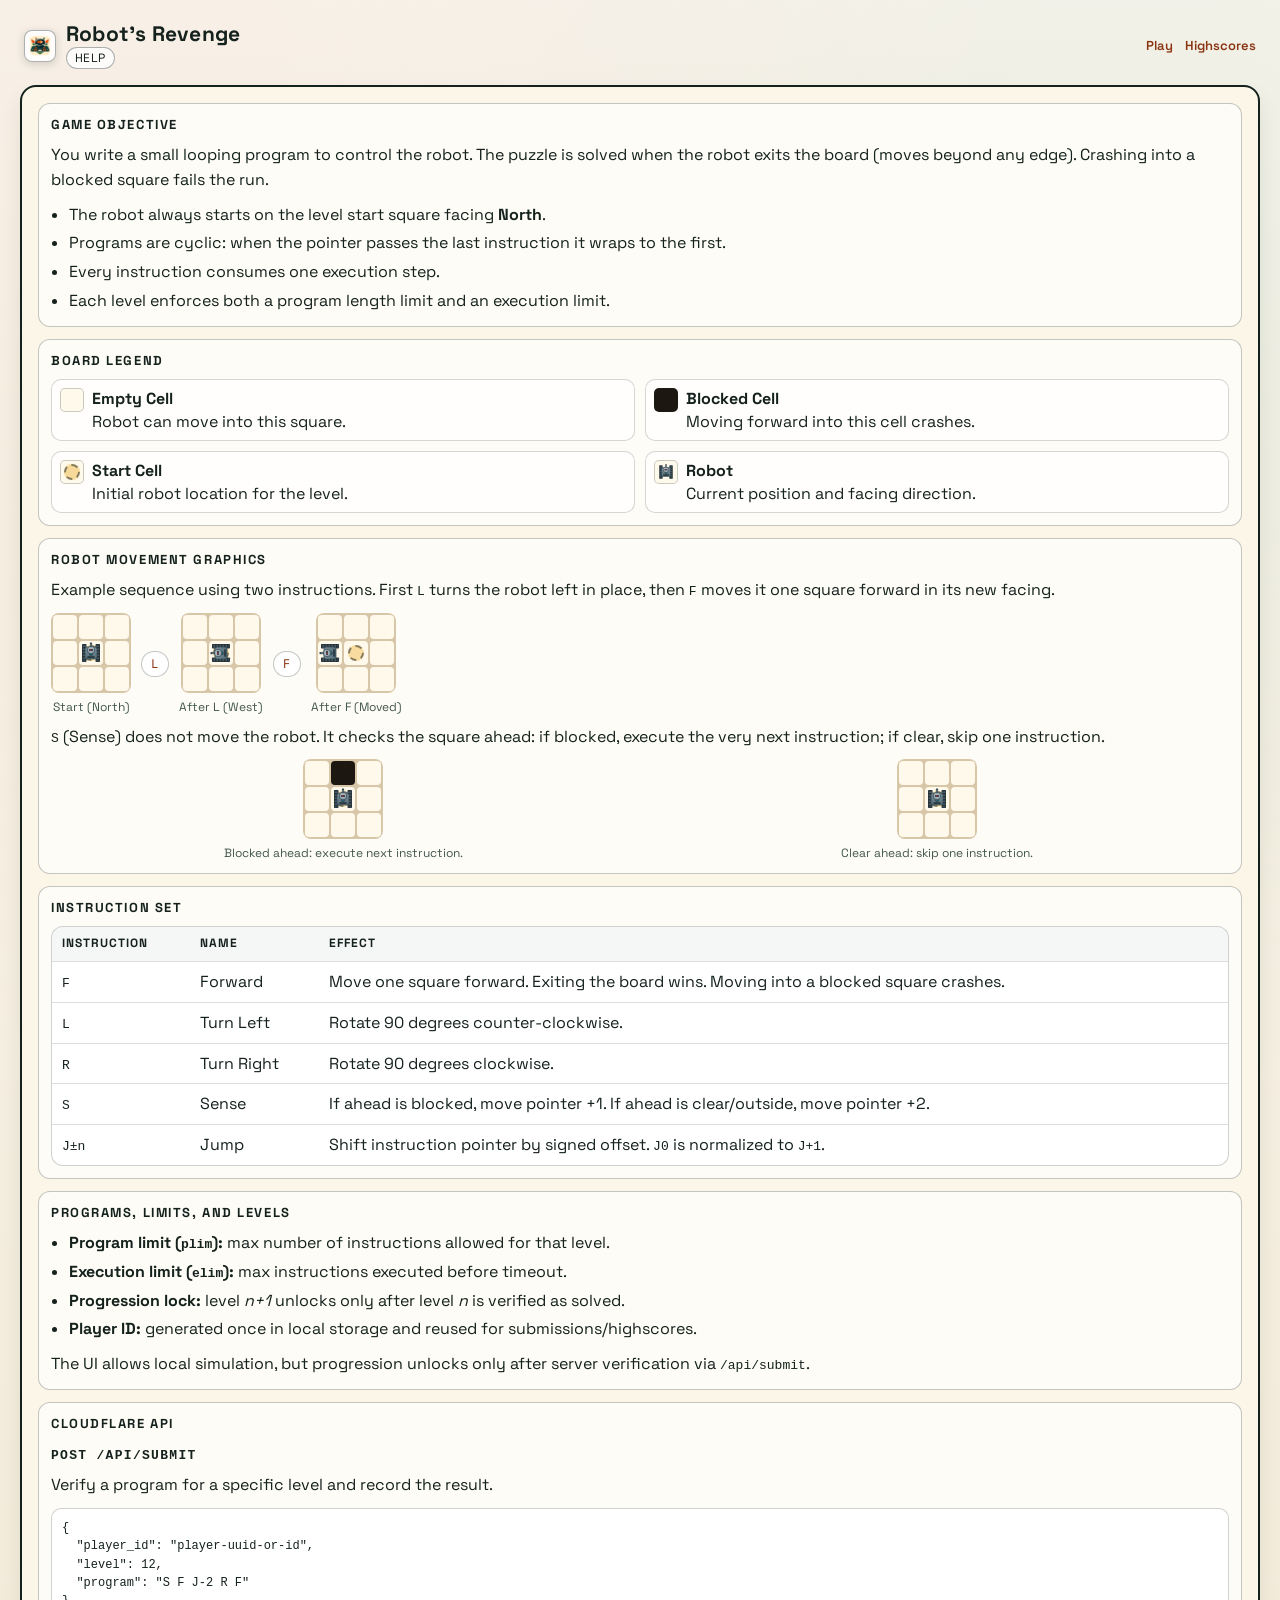
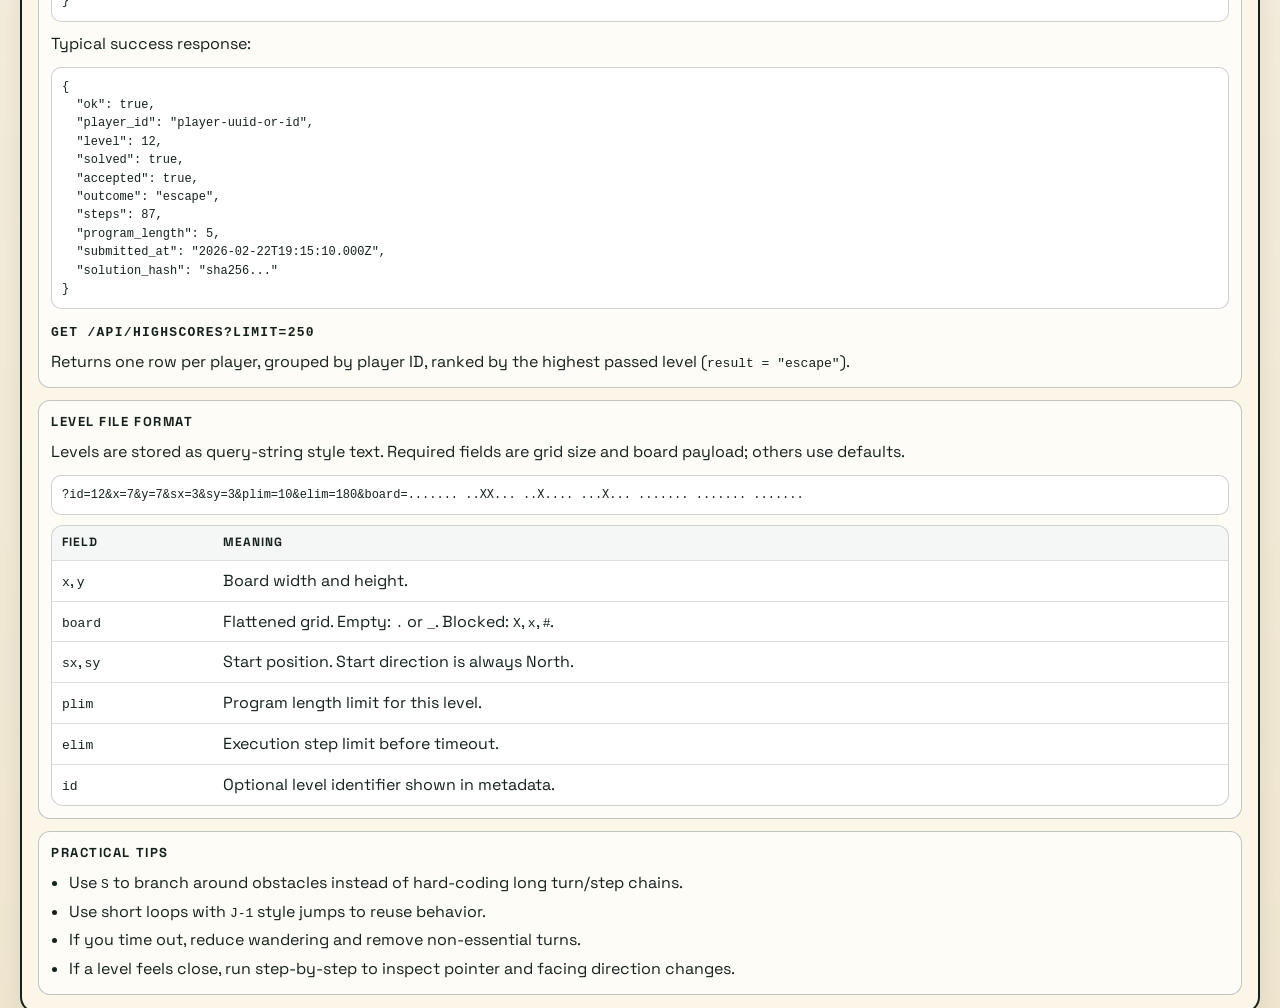
==== help.html @ 31c709af "Add deploy help page and link it from play index" ====
<!doctype html>
<html lang="en">
  <head>
    <meta charset="utf-8" />
    <meta name="viewport" content="width=device-width, initial-scale=1" />
    <title>Robot's Revenge Help</title>
    <link rel="icon" type="image/x-icon" href="./assets/favicon.ico" />
    <link rel="icon" type="image/png" sizes="32x32" href="./assets/favicon-32.png" />
    <link rel="icon" type="image/png" sizes="16x16" href="./assets/favicon-16.png" />
    <link rel="apple-touch-icon" sizes="180x180" href="./assets/favicon-180.png" />
    <link rel="stylesheet" href="./index.css" />
    <link rel="stylesheet" href="./help.css" />
  </head>
  <body>
    <div class="shell">
      <div class="brand">
        <img
          class="brand-icon"
          src="./assets/icon_ui_64.png"
          alt="Robot's Revenge icon"
          width="32"
          height="32"
        />
        <div class="brand-title-wrap">
          <div class="brand-name">Robot's Revenge</div>
          <div class="brand-level">Help</div>
        </div>
        <nav class="brand-nav" aria-label="Page navigation">
          <a class="brand-nav-link" href="./index.html">Play</a>
          <a class="brand-nav-link" href="./highscores.html">Highscores</a>
        </nav>
      </div>

      <section class="panel">
        <section class="block">
          <h2>Game Objective</h2>
          <p>
            You write a small looping program to control the robot. The puzzle is solved when the robot exits the board
            (moves beyond any edge). Crashing into a blocked square fails the run.
          </p>
          <ul class="help-list">
            <li>The robot always starts on the level start square facing <strong>North</strong>.</li>
            <li>Programs are cyclic: when the pointer passes the last instruction it wraps to the first.</li>
            <li>Every instruction consumes one execution step.</li>
            <li>Each level enforces both a program length limit and an execution limit.</li>
          </ul>
        </section>

        <section class="block">
          <h2>Board Legend</h2>
          <div class="legend-grid">
            <div class="legend-item">
              <div class="legend-swatch legend-empty"></div>
              <div>
                <strong>Empty Cell</strong>
                <div>Robot can move into this square.</div>
              </div>
            </div>
            <div class="legend-item">
              <div class="legend-swatch legend-blocked"></div>
              <div>
                <strong>Blocked Cell</strong>
                <div>Moving forward into this cell crashes.</div>
              </div>
            </div>
            <div class="legend-item">
              <div class="legend-swatch legend-start"></div>
              <div>
                <strong>Start Cell</strong>
                <div>Initial robot location for the level.</div>
              </div>
            </div>
            <div class="legend-item">
              <div class="legend-swatch legend-robot"></div>
              <div>
                <strong>Robot</strong>
                <div>Current position and facing direction.</div>
              </div>
            </div>
          </div>
        </section>

        <section class="block">
          <h2>Robot Movement Graphics</h2>
          <p>
            Example sequence using two instructions. First <code>L</code> turns the robot left in place, then
            <code>F</code> moves it one square forward in its new facing.
          </p>
          <div class="movement-strip">
            <figure class="move-frame">
              <div class="mini-board robot-r2 robot-c2 robot-n">
                <div class="mini-cell"></div>
                <div class="mini-cell"></div>
                <div class="mini-cell"></div>
                <div class="mini-cell"></div>
                <div class="mini-cell start"></div>
                <div class="mini-cell"></div>
                <div class="mini-cell"></div>
                <div class="mini-cell"></div>
                <div class="mini-cell"></div>
              </div>
              <figcaption>Start (North)</figcaption>
            </figure>
            <div class="move-arrow">L</div>
            <figure class="move-frame">
              <div class="mini-board robot-r2 robot-c2 robot-w">
                <div class="mini-cell"></div>
                <div class="mini-cell"></div>
                <div class="mini-cell"></div>
                <div class="mini-cell"></div>
                <div class="mini-cell start"></div>
                <div class="mini-cell"></div>
                <div class="mini-cell"></div>
                <div class="mini-cell"></div>
                <div class="mini-cell"></div>
              </div>
              <figcaption>After L (West)</figcaption>
            </figure>
            <div class="move-arrow">F</div>
            <figure class="move-frame">
              <div class="mini-board robot-r2 robot-c1 robot-w">
                <div class="mini-cell"></div>
                <div class="mini-cell"></div>
                <div class="mini-cell"></div>
                <div class="mini-cell"></div>
                <div class="mini-cell start"></div>
                <div class="mini-cell"></div>
                <div class="mini-cell"></div>
                <div class="mini-cell"></div>
                <div class="mini-cell"></div>
              </div>
              <figcaption>After F (Moved)</figcaption>
            </figure>
          </div>

          <p>
            <code>S</code> (Sense) does not move the robot. It checks the square ahead:
            if blocked, execute the very next instruction; if clear, skip one instruction.
          </p>
          <div class="sense-grid">
            <figure class="move-frame">
              <div class="mini-board robot-r2 robot-c2 robot-n">
                <div class="mini-cell"></div>
                <div class="mini-cell blocked"></div>
                <div class="mini-cell"></div>
                <div class="mini-cell"></div>
                <div class="mini-cell start"></div>
                <div class="mini-cell"></div>
                <div class="mini-cell"></div>
                <div class="mini-cell"></div>
                <div class="mini-cell"></div>
              </div>
              <figcaption>Blocked ahead: execute next instruction.</figcaption>
            </figure>
            <figure class="move-frame">
              <div class="mini-board robot-r2 robot-c2 robot-n">
                <div class="mini-cell"></div>
                <div class="mini-cell"></div>
                <div class="mini-cell"></div>
                <div class="mini-cell"></div>
                <div class="mini-cell start"></div>
                <div class="mini-cell"></div>
                <div class="mini-cell"></div>
                <div class="mini-cell"></div>
                <div class="mini-cell"></div>
              </div>
              <figcaption>Clear ahead: skip one instruction.</figcaption>
            </figure>
          </div>
        </section>

        <section class="block">
          <h2>Instruction Set</h2>
          <div class="help-table-wrap">
            <table class="help-table" aria-label="Instruction reference table">
              <thead>
                <tr>
                  <th>Instruction</th>
                  <th>Name</th>
                  <th>Effect</th>
                </tr>
              </thead>
              <tbody>
                <tr>
                  <td><code>F</code></td>
                  <td>Forward</td>
                  <td>Move one square forward. Exiting the board wins. Moving into a blocked square crashes.</td>
                </tr>
                <tr>
                  <td><code>L</code></td>
                  <td>Turn Left</td>
                  <td>Rotate 90 degrees counter-clockwise.</td>
                </tr>
                <tr>
                  <td><code>R</code></td>
                  <td>Turn Right</td>
                  <td>Rotate 90 degrees clockwise.</td>
                </tr>
                <tr>
                  <td><code>S</code></td>
                  <td>Sense</td>
                  <td>If ahead is blocked, move pointer +1. If ahead is clear/outside, move pointer +2.</td>
                </tr>
                <tr>
                  <td><code>J±n</code></td>
                  <td>Jump</td>
                  <td>Shift instruction pointer by signed offset. <code>J0</code> is normalized to <code>J+1</code>.</td>
                </tr>
              </tbody>
            </table>
          </div>
        </section>

        <section class="block">
          <h2>Programs, Limits, and Levels</h2>
          <ul class="help-list">
            <li><strong>Program limit (<code>plim</code>):</strong> max number of instructions allowed for that level.</li>
            <li><strong>Execution limit (<code>elim</code>):</strong> max instructions executed before timeout.</li>
            <li><strong>Progression lock:</strong> level <em>n+1</em> unlocks only after level <em>n</em> is verified as solved.</li>
            <li><strong>Player ID:</strong> generated once in local storage and reused for submissions/highscores.</li>
          </ul>
          <p>
            The UI allows local simulation, but progression unlocks only after server verification via
            <code>/api/submit</code>.
          </p>
        </section>

        <section class="block">
          <h2>Cloudflare API</h2>
          <h3><code>POST /api/submit</code></h3>
          <p>Verify a program for a specific level and record the result.</p>
          <pre class="help-code"><code>{
  "player_id": "player-uuid-or-id",
  "level": 12,
  "program": "S F J-2 R F"
}</code></pre>
          <p>Typical success response:</p>
          <pre class="help-code"><code>{
  "ok": true,
  "player_id": "player-uuid-or-id",
  "level": 12,
  "solved": true,
  "accepted": true,
  "outcome": "escape",
  "steps": 87,
  "program_length": 5,
  "submitted_at": "2026-02-22T19:15:10.000Z",
  "solution_hash": "sha256..."
}</code></pre>

          <h3><code>GET /api/highscores?limit=250</code></h3>
          <p>
            Returns one row per player, grouped by player ID, ranked by the highest passed level
            (<code>result = "escape"</code>).
          </p>
        </section>

        <section class="block">
          <h2>Level File Format</h2>
          <p>
            Levels are stored as query-string style text. Required fields are grid size and board payload; others use defaults.
          </p>
          <pre class="help-code"><code>?id=12&x=7&y=7&sx=3&sy=3&plim=10&elim=180&board=....... ..XX... ..X.... ...X... ....... ....... .......</code></pre>
          <div class="help-table-wrap">
            <table class="help-table" aria-label="Level parameter reference">
              <thead>
                <tr>
                  <th>Field</th>
                  <th>Meaning</th>
                </tr>
              </thead>
              <tbody>
                <tr>
                  <td><code>x</code>, <code>y</code></td>
                  <td>Board width and height.</td>
                </tr>
                <tr>
                  <td><code>board</code></td>
                  <td>Flattened grid. Empty: <code>.</code> or <code>_</code>. Blocked: <code>X</code>, <code>x</code>, <code>#</code>.</td>
                </tr>
                <tr>
                  <td><code>sx</code>, <code>sy</code></td>
                  <td>Start position. Start direction is always North.</td>
                </tr>
                <tr>
                  <td><code>plim</code></td>
                  <td>Program length limit for this level.</td>
                </tr>
                <tr>
                  <td><code>elim</code></td>
                  <td>Execution step limit before timeout.</td>
                </tr>
                <tr>
                  <td><code>id</code></td>
                  <td>Optional level identifier shown in metadata.</td>
                </tr>
              </tbody>
            </table>
          </div>
        </section>

        <section class="block">
          <h2>Practical Tips</h2>
          <ul class="help-list">
            <li>Use <code>S</code> to branch around obstacles instead of hard-coding long turn/step chains.</li>
            <li>Use short loops with <code>J-1</code> style jumps to reuse behavior.</li>
            <li>If you time out, reduce wandering and remove non-essential turns.</li>
            <li>If a level feels close, run step-by-step to inspect pointer and facing direction changes.</li>
          </ul>
        </section>
      </section>
    </div>
  </body>
</html>
---- index.css ----
@import url("https://fonts.googleapis.com/css2?family=Space+Grotesk:wght@400;500;700&family=JetBrains+Mono:wght@400;600&display=swap");

:root {
  --ink: #14211d;
  --muted: #41564f;
  --paper: #efe5cf;
  --panel: #fbf6e7;
  --accent: #d25d2e;
  --accent-dark: #8a3412;
  --lime: #2f7d58;
  --lime-dark: #1d4f37;
  --bad: #b23830;
  --grid: #d7c7a8;
  --wall: #1d1712;
  --trail: rgba(47, 125, 88, 0.22);
  --start: #f0bb49;
  --cell-size: 40px;
}

* {
  box-sizing: border-box;
}

body {
  margin: 0;
  min-height: 100vh;
  color: var(--ink);
  font-family: "Space Grotesk", "Trebuchet MS", sans-serif;
  background:
    linear-gradient(180deg, rgba(255, 255, 255, 0.62), rgba(255, 255, 255, 0)),
    radial-gradient(circle at 12% 6%, rgba(210, 93, 46, 0.12), transparent 34%),
    radial-gradient(circle at 88% 10%, rgba(47, 125, 88, 0.14), transparent 32%),
    var(--paper);
  padding: 20px;
}

.shell {
  width: min(1240px, 100%);
  margin: 0 auto;
  display: grid;
  gap: 16px;
}

.brand {
  display: flex;
  align-items: center;
  gap: 10px;
  padding: 2px 4px 0;
}

.brand-icon {
  width: 32px;
  height: 32px;
  display: block;
  border-radius: 8px;
  border: 1px solid rgba(20, 33, 29, 0.35);
  box-shadow: 0 2px 8px rgba(20, 33, 29, 0.18);
  background: rgba(255, 255, 255, 0.85);
}

.brand-name {
  font-size: 21px;
  font-weight: 700;
  letter-spacing: 0.01em;
  line-height: 1.1;
}

.main-row {
  display: grid;
  grid-template-columns: 1fr minmax(320px, 410px);
  gap: 22px;
  align-items: start;
}

.panel {
  background: var(--panel);
  border: 2px solid var(--ink);
  border-radius: 16px;
  box-shadow: 0 10px 20px rgba(20, 33, 29, 0.08);
  padding: 16px;
  display: grid;
  gap: 12px;
  align-content: start;
}

.program-panel {
  padding: 10px 12px;
  gap: 8px;
}

.block {
  border: 1px solid rgba(20, 33, 29, 0.25);
  border-radius: 12px;
  background: rgba(255, 255, 255, 0.62);
  padding: 12px;
  display: grid;
  gap: 10px;
}

.block h2 {
  margin: 0;
  font-size: 13px;
  text-transform: uppercase;
  letter-spacing: 0.12em;
}

.program-block {
  padding: 9px 10px;
  gap: 7px;
}

.program-block h2 {
  font-size: 11px;
  letter-spacing: 0.14em;
}

.program-line-top {
  display: grid;
  grid-template-columns: 88px minmax(0, 1fr);
  gap: 8px;
  align-items: center;
}

.program-line-bottom {
  display: grid;
  grid-template-columns: minmax(280px, 420px) minmax(220px, 270px) minmax(120px, 1fr) minmax(250px, 320px);
  gap: 8px;
  align-items: center;
}

.control {
  display: grid;
  gap: 6px;
}

.control label {
  font-size: 12px;
  color: var(--muted);
  text-transform: uppercase;
  letter-spacing: 0.08em;
}

.pair {
  display: grid;
  grid-template-columns: 1fr 80px;
  gap: 8px;
  align-items: center;
}

input[type="range"] {
  width: 100%;
}

input[type="number"],
select {
  width: 100%;
  border: 1px solid rgba(20, 33, 29, 0.4);
  border-radius: 8px;
  padding: 7px 8px;
  font-size: 14px;
  font-family: "JetBrains Mono", monospace;
  background: #fff;
}

button {
  border: 1px solid var(--ink);
  border-radius: 10px;
  padding: 8px 10px;
  cursor: pointer;
  font-weight: 500;
  color: #fff;
  background: var(--accent);
  transition: transform 0.12s ease;
}

button:active {
  transform: translateY(1px);
}

button.secondary {
  color: var(--ink);
  background: #fff;
}

.turn-btn {
  font-size: 20px;
  font-weight: 700;
  line-height: 1;
}

.button-row {
  display: grid;
  grid-template-columns: repeat(2, minmax(0, 1fr));
  gap: 8px;
}

.button-row.triple {
  grid-template-columns: repeat(3, minmax(0, 1fr));
}

.button-row.six {
  grid-template-columns: repeat(6, minmax(0, 1fr));
}

.button-row.five {
  grid-template-columns: repeat(5, minmax(0, 1fr));
}

.program-buttons {
  gap: 6px;
  min-width: 0;
}

.program-buttons button {
  min-height: 36px;
  padding: 5px 8px;
}

.program-strip {
  display: flex;
  flex-wrap: nowrap;
  align-items: center;
  gap: 0;
  border: 1px solid rgba(20, 33, 29, 0.24);
  border-radius: 4px;
  background: #fff;
  padding: 4px;
  min-height: 40px;
  overflow-x: auto;
  overflow-y: hidden;
}

.token-empty {
  font-size: 12px;
  color: var(--muted);
  font-family: "JetBrains Mono", monospace;
}

.program-token {
  border: 1px solid rgba(20, 33, 29, 0.3);
  border-radius: 0;
  background: #fff;
  color: var(--ink);
  font-family: "JetBrains Mono", monospace;
  font-size: 26px;
  font-weight: 700;
  width: 44px;
  min-width: 44px;
  height: 38px;
  padding: 0;
  line-height: 0.9;
  min-height: 38px;
  display: inline-flex;
  align-items: center;
  justify-content: center;
  flex: 0 0 auto;
}

.program-slot {
  width: 44px;
  min-width: 44px;
  height: 38px;
  min-height: 38px;
  border: 1px solid rgba(20, 33, 29, 0.22);
  border-radius: 0;
  background: rgba(20, 33, 29, 0.04);
  position: relative;
  flex: 0 0 auto;
}

.program-strip > .program-token,
.program-strip > .program-slot {
  margin-left: -1px;
}

.program-strip > :first-child {
  margin-left: 0;
}

.program-slot::after {
  content: "";
  position: absolute;
  left: 50%;
  top: 50%;
  width: 6px;
  height: 6px;
  border-radius: 50%;
  background: rgba(20, 33, 29, 0.2);
  transform: translate(-50%, -50%);
}

.program-limit-tag {
  border: 1px dashed rgba(20, 33, 29, 0.34);
  border-radius: 4px;
  padding: 0 8px;
  height: 24px;
  display: inline-flex;
  align-items: center;
  justify-content: center;
  font-size: 10px;
  letter-spacing: 0.08em;
  text-transform: uppercase;
  color: var(--muted);
  background: rgba(20, 33, 29, 0.04);
  flex: 0 0 auto;
  margin-left: 8px;
}

.program-token[data-op="F"],
.program-token[data-op="L"],
.program-token[data-op="R"],
.program-token[data-op="S"] {
  font-size: 26px;
}

.program-token[data-op="J"] {
  flex-direction: column;
  gap: 0;
}

.program-token .jump-op {
  font-size: 18px;
  font-weight: 700;
  line-height: 0.9;
}

.program-token .jump-arg {
  font-size: 14px;
  font-weight: 600;
  line-height: 0.9;
  color: var(--muted);
}

.program-token.active {
  border-color: var(--lime);
  box-shadow: inset 0 0 0 1px rgba(47, 125, 88, 0.45);
}

.program-token.selected {
  border-color: var(--accent-dark);
  background: rgba(210, 93, 46, 0.12);
}

.program-token.jump-target {
  border-color: #2f5ea8;
  background: rgba(47, 94, 168, 0.18);
}

.program-edit {
  display: grid;
  grid-template-columns: minmax(0, 1fr) 72px;
  gap: 6px;
  align-items: center;
  min-width: 0;
}

.selected-info {
  font-family: "JetBrains Mono", monospace;
  font-size: 12px;
  color: var(--muted);
}

.summary {
  border: 1px solid rgba(20, 33, 29, 0.22);
  border-radius: 8px;
  padding: 8px;
  font-size: 12px;
  line-height: 1.4;
  font-family: "JetBrains Mono", monospace;
  background: rgba(255, 255, 255, 0.6);
}

.program-summary {
  border: none;
  background: transparent;
  padding: 1px 2px;
  border-radius: 0;
  font-size: 11px;
  line-height: 1.2;
  color: var(--muted);
}

.program-actions {
  min-width: 0;
}

.status {
  border: 1px solid var(--ink);
  border-radius: 10px;
  padding: 9px 10px;
  font-size: 14px;
  background: #fff;
}

.status.ok {
  border-color: var(--lime);
  color: var(--lime-dark);
}

.status.bad {
  border-color: var(--bad);
  color: var(--bad);
}

.meta {
  font-size: 13px;
  line-height: 1.45;
  display: grid;
  gap: 3px;
}

.meta strong {
  font-weight: 700;
}

.arena {
  background: var(--panel);
  border: 2px solid var(--ink);
  border-radius: 18px;
  padding: 18px;
  box-shadow: 0 12px 24px rgba(20, 33, 29, 0.1);
  display: grid;
  gap: 12px;
  transition: background 0.25s ease;
}

.arena.solved {
  background:
    linear-gradient(180deg, rgba(117, 217, 140, 0.28), rgba(117, 217, 140, 0.16)),
    var(--panel);
}

.arena.crashed {
  background:
    linear-gradient(180deg, rgba(226, 89, 80, 0.28), rgba(226, 89, 80, 0.16)),
    var(--panel);
}

.board-wrap {
  position: relative;
  border: 2px solid rgba(20, 33, 29, 0.8);
  border-radius: 14px;
  background:
    linear-gradient(135deg, rgba(255, 255, 255, 0.45), rgba(255, 255, 255, 0)),
    #fffdf5;
  padding: 14px;
  min-height: 560px;
  display: flex;
  justify-content: center;
  align-items: flex-start;
  overflow: auto;
}

.exec-countdown {
  position: absolute;
  top: 10px;
  right: 10px;
  z-index: 2;
  border: 1px solid rgba(20, 33, 29, 0.35);
  border-radius: 999px;
  padding: 4px 10px;
  font-family: "JetBrains Mono", monospace;
  font-size: 12px;
  background: rgba(255, 255, 255, 0.92);
  color: var(--ink);
}

.exec-countdown.warn {
  border-color: var(--accent-dark);
  color: var(--accent-dark);
}

.exec-countdown.low {
  border-color: var(--bad);
  color: var(--bad);
}

.board {
  display: grid;
  gap: 2px;
  background: var(--grid);
  border-radius: 10px;
  padding: 2px;
}

.cell {
  width: var(--cell-size);
  height: var(--cell-size);
  border-radius: 4px;
  background: #fff9eb;
  position: relative;
}

.cell.blocked {
  background: var(--wall);
}

.cell.start::before {
  content: "";
  position: absolute;
  inset: 16%;
  border: 2px dashed rgba(20, 33, 29, 0.45);
  border-radius: 50%;
  background: rgba(240, 187, 73, 0.55);
}

.cell.trail::after {
  content: "";
  position: absolute;
  inset: 0;
  background: var(--trail);
}

.cell.robot::after {
  content: "";
  position: absolute;
  inset: 8%;
  background: center / contain no-repeat url("./assets/robot.svg");
  transform: rotate(var(--arrow-rot));
  transform-origin: center;
  pointer-events: none;
}

.cell.dir-n {
  --arrow-rot: 0deg;
}

.cell.dir-e {
  --arrow-rot: 90deg;
}

.cell.dir-s {
  --arrow-rot: 180deg;
}

.cell.dir-w {
  --arrow-rot: 270deg;
}

@media (max-width: 980px) {
  .main-row {
    grid-template-columns: 1fr;
  }

  .program-line-top {
    grid-template-columns: 1fr;
    gap: 6px;
  }

  .program-line-bottom {
    grid-template-columns: repeat(2, minmax(0, 1fr));
  }

  .program-summary {
    grid-column: 1 / -1;
  }

  .button-row.six {
    grid-template-columns: repeat(3, minmax(0, 1fr));
  }

  .button-row.five {
    grid-template-columns: repeat(3, minmax(0, 1fr));
  }

  .board-wrap {
    min-height: 420px;
  }
}

@media (max-width: 640px) {
  .brand-name {
    font-size: 18px;
  }

  .program-line-bottom {
    grid-template-columns: 1fr;
  }

  .program-edit {
    grid-template-columns: minmax(0, 1fr);
  }
}
---- help.css ----
.brand-title-wrap {
  display: grid;
  gap: 2px;
}

.brand-level {
  display: inline-flex;
  align-items: center;
  width: fit-content;
  padding: 2px 8px;
  border-radius: 999px;
  border: 1px solid rgba(20, 33, 29, 0.35);
  background: rgba(255, 255, 255, 0.8);
  font-size: 12px;
  letter-spacing: 0.04em;
  text-transform: uppercase;
}

.brand-nav {
  margin-left: auto;
  display: inline-flex;
  align-items: center;
  gap: 12px;
}

.brand-nav-link {
  color: var(--accent-dark);
  text-decoration: none;
  font-size: 13px;
  font-weight: 600;
  line-height: 1;
  border-bottom: 1px solid transparent;
}

.brand-nav-link:hover {
  border-bottom-color: currentColor;
}

.panel {
  gap: 12px;
}

.block {
  gap: 10px;
}

.block p {
  margin: 0;
  line-height: 1.55;
  color: var(--ink);
}

.block h3 {
  margin: 4px 0 0;
  font-size: 13px;
  text-transform: uppercase;
  letter-spacing: 0.1em;
}

.help-list {
  margin: 0;
  padding-left: 18px;
  line-height: 1.55;
}

.help-list li + li {
  margin-top: 4px;
}

.legend-grid {
  display: grid;
  grid-template-columns: repeat(2, minmax(0, 1fr));
  gap: 10px;
}

.legend-item {
  display: grid;
  grid-template-columns: 24px minmax(0, 1fr);
  gap: 8px;
  align-items: start;
  border: 1px solid rgba(20, 33, 29, 0.18);
  border-radius: 10px;
  padding: 8px;
  background: rgba(255, 255, 255, 0.72);
}

.legend-item strong {
  display: block;
  margin-bottom: 2px;
}

.legend-swatch {
  width: 24px;
  height: 24px;
  border-radius: 5px;
  border: 1px solid rgba(20, 33, 29, 0.22);
  background: #fff9eb;
  position: relative;
}

.legend-empty {
  background: #fff9eb;
}

.legend-blocked {
  background: var(--wall);
}

.legend-start::after {
  content: "";
  position: absolute;
  inset: 3px;
  border: 2px dashed rgba(20, 33, 29, 0.5);
  border-radius: 50%;
  background: rgba(240, 187, 73, 0.5);
}

.legend-robot::after {
  content: "";
  position: absolute;
  inset: 2px;
  background: center / contain no-repeat url("./assets/robot.svg");
}

.movement-strip {
  display: flex;
  align-items: center;
  gap: 10px;
  flex-wrap: wrap;
}

.sense-grid {
  display: grid;
  grid-template-columns: repeat(2, minmax(0, 1fr));
  gap: 10px;
}

.move-frame {
  margin: 0;
  display: grid;
  gap: 6px;
  justify-items: center;
}

.move-frame figcaption {
  font-size: 12px;
  text-align: center;
  color: var(--muted);
}

.move-arrow {
  border: 1px solid rgba(20, 33, 29, 0.25);
  border-radius: 999px;
  padding: 4px 9px;
  font-family: "JetBrains Mono", monospace;
  font-size: 12px;
  letter-spacing: 0.08em;
  background: #fff;
  color: var(--accent-dark);
}

.mini-board {
  --cell: 24px;
  --gap: 2px;
  --pad: 2px;
  --step: calc(var(--cell) + var(--gap));
  --robot-row: 2;
  --robot-col: 2;
  --robot-rot: 0deg;
  position: relative;
  display: grid;
  grid-template-columns: repeat(3, var(--cell));
  grid-template-rows: repeat(3, var(--cell));
  gap: var(--gap);
  padding: var(--pad);
  border-radius: 8px;
  background: var(--grid);
}

.mini-board::after {
  content: "";
  position: absolute;
  width: var(--cell);
  height: var(--cell);
  left: calc(var(--pad) + (var(--robot-col) - 1) * var(--step));
  top: calc(var(--pad) + (var(--robot-row) - 1) * var(--step));
  background: center / contain no-repeat url("./assets/robot.svg");
  transform: rotate(var(--robot-rot));
  transform-origin: center;
}

.mini-cell {
  width: var(--cell);
  height: var(--cell);
  border-radius: 4px;
  background: #fff9eb;
  position: relative;
}

.mini-cell.blocked {
  background: var(--wall);
}

.mini-cell.start::after {
  content: "";
  position: absolute;
  inset: 4px;
  border: 2px dashed rgba(20, 33, 29, 0.5);
  border-radius: 50%;
  background: rgba(240, 187, 73, 0.48);
}

.mini-board.robot-r1 {
  --robot-row: 1;
}

.mini-board.robot-r2 {
  --robot-row: 2;
}

.mini-board.robot-r3 {
  --robot-row: 3;
}

.mini-board.robot-c1 {
  --robot-col: 1;
}

.mini-board.robot-c2 {
  --robot-col: 2;
}

.mini-board.robot-c3 {
  --robot-col: 3;
}

.mini-board.robot-n {
  --robot-rot: 0deg;
}

.mini-board.robot-e {
  --robot-rot: 90deg;
}

.mini-board.robot-s {
  --robot-rot: 180deg;
}

.mini-board.robot-w {
  --robot-rot: 270deg;
}

.help-table-wrap {
  border: 1px solid rgba(20, 33, 29, 0.2);
  border-radius: 12px;
  overflow: auto;
  background: #fff;
}

.help-table {
  width: 100%;
  border-collapse: collapse;
  min-width: 640px;
}

.help-table th,
.help-table td {
  border-bottom: 1px solid rgba(20, 33, 29, 0.14);
  padding: 8px 10px;
  text-align: left;
  vertical-align: top;
  line-height: 1.45;
}

.help-table th {
  font-size: 12px;
  text-transform: uppercase;
  letter-spacing: 0.08em;
  background: rgba(20, 33, 29, 0.04);
}

.help-table tbody tr:last-child td {
  border-bottom: none;
}

.help-code {
  margin: 0;
  border: 1px solid rgba(20, 33, 29, 0.2);
  border-radius: 10px;
  background: #fff;
  padding: 10px;
  overflow: auto;
  font-family: "JetBrains Mono", monospace;
  font-size: 12px;
  line-height: 1.45;
}

@media (max-width: 900px) {
  .legend-grid {
    grid-template-columns: 1fr;
  }

  .sense-grid {
    grid-template-columns: 1fr;
  }
}

@media (max-width: 640px) {
  .brand-nav {
    gap: 8px;
  }

  .brand-nav-link {
    font-size: 12px;
  }

  .brand-level {
    font-size: 11px;
  }

  .movement-strip {
    gap: 8px;
  }

  .move-arrow {
    padding: 3px 8px;
  }
}
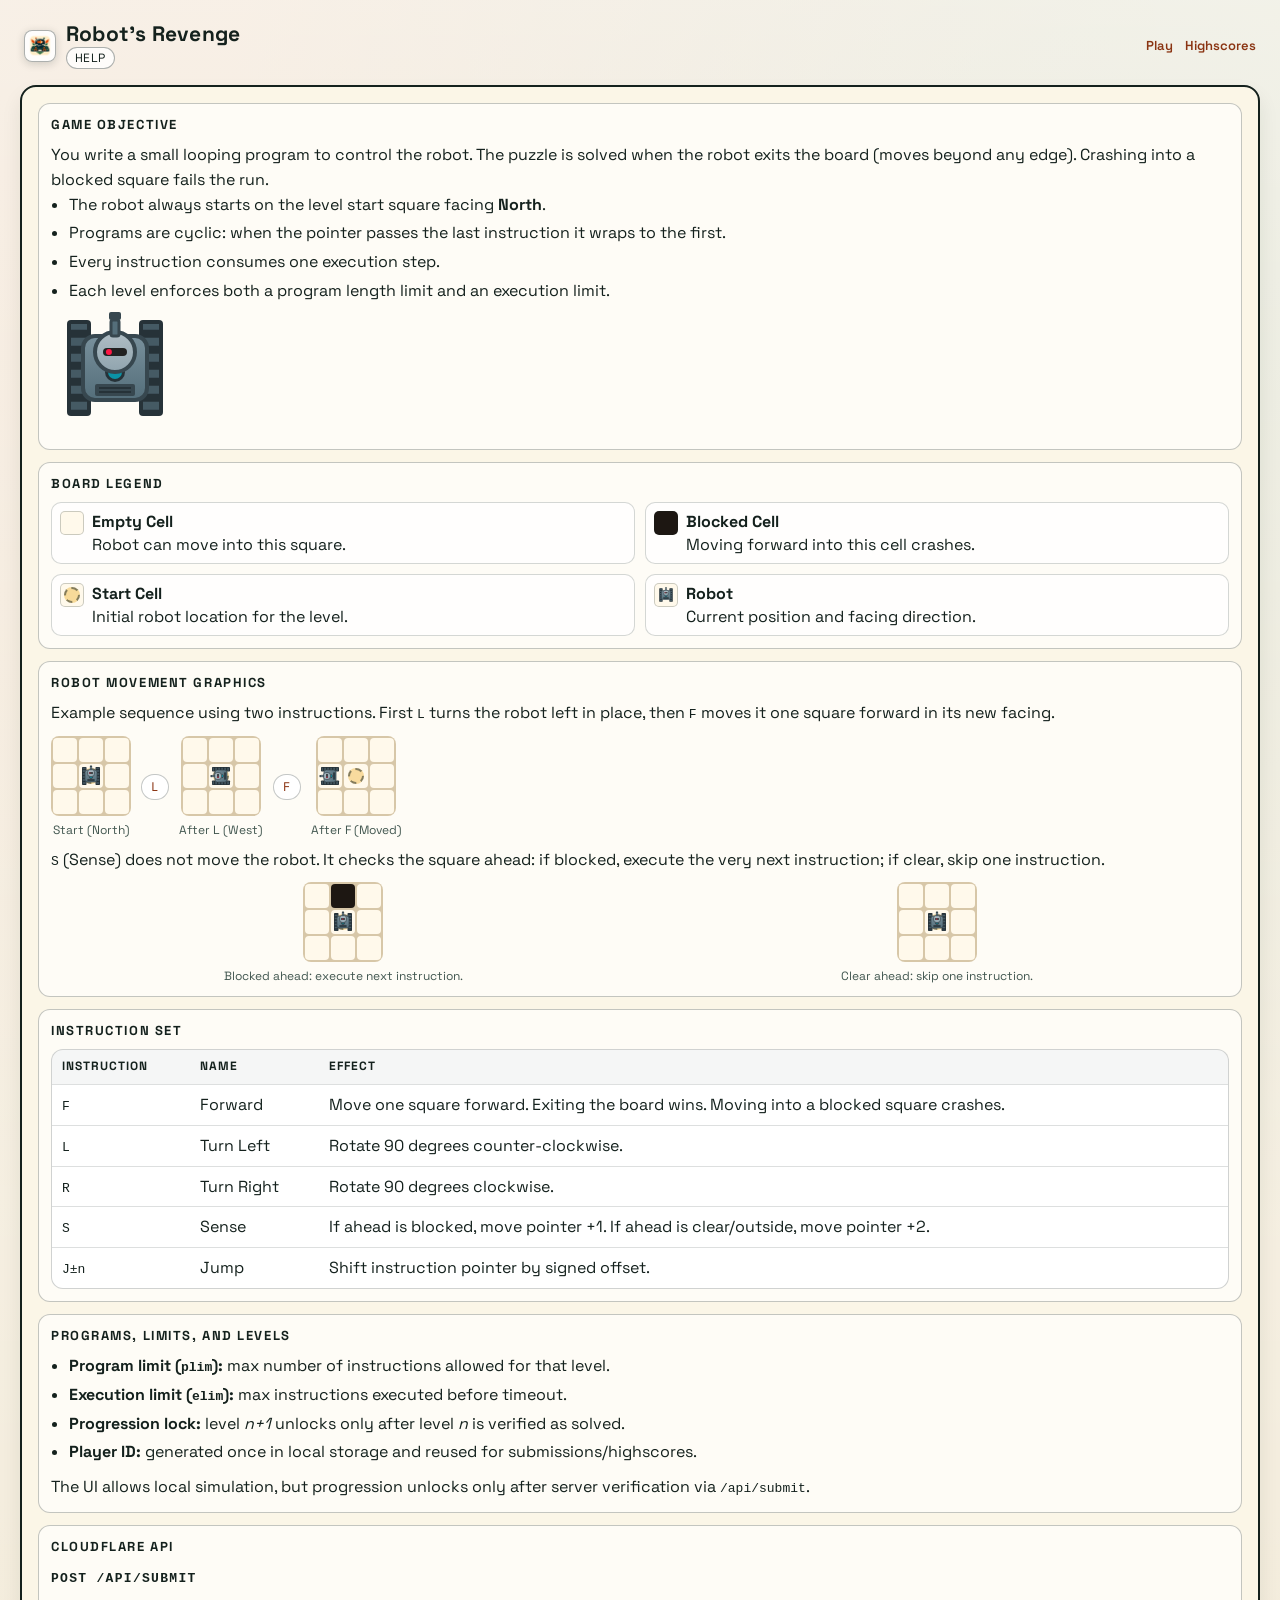
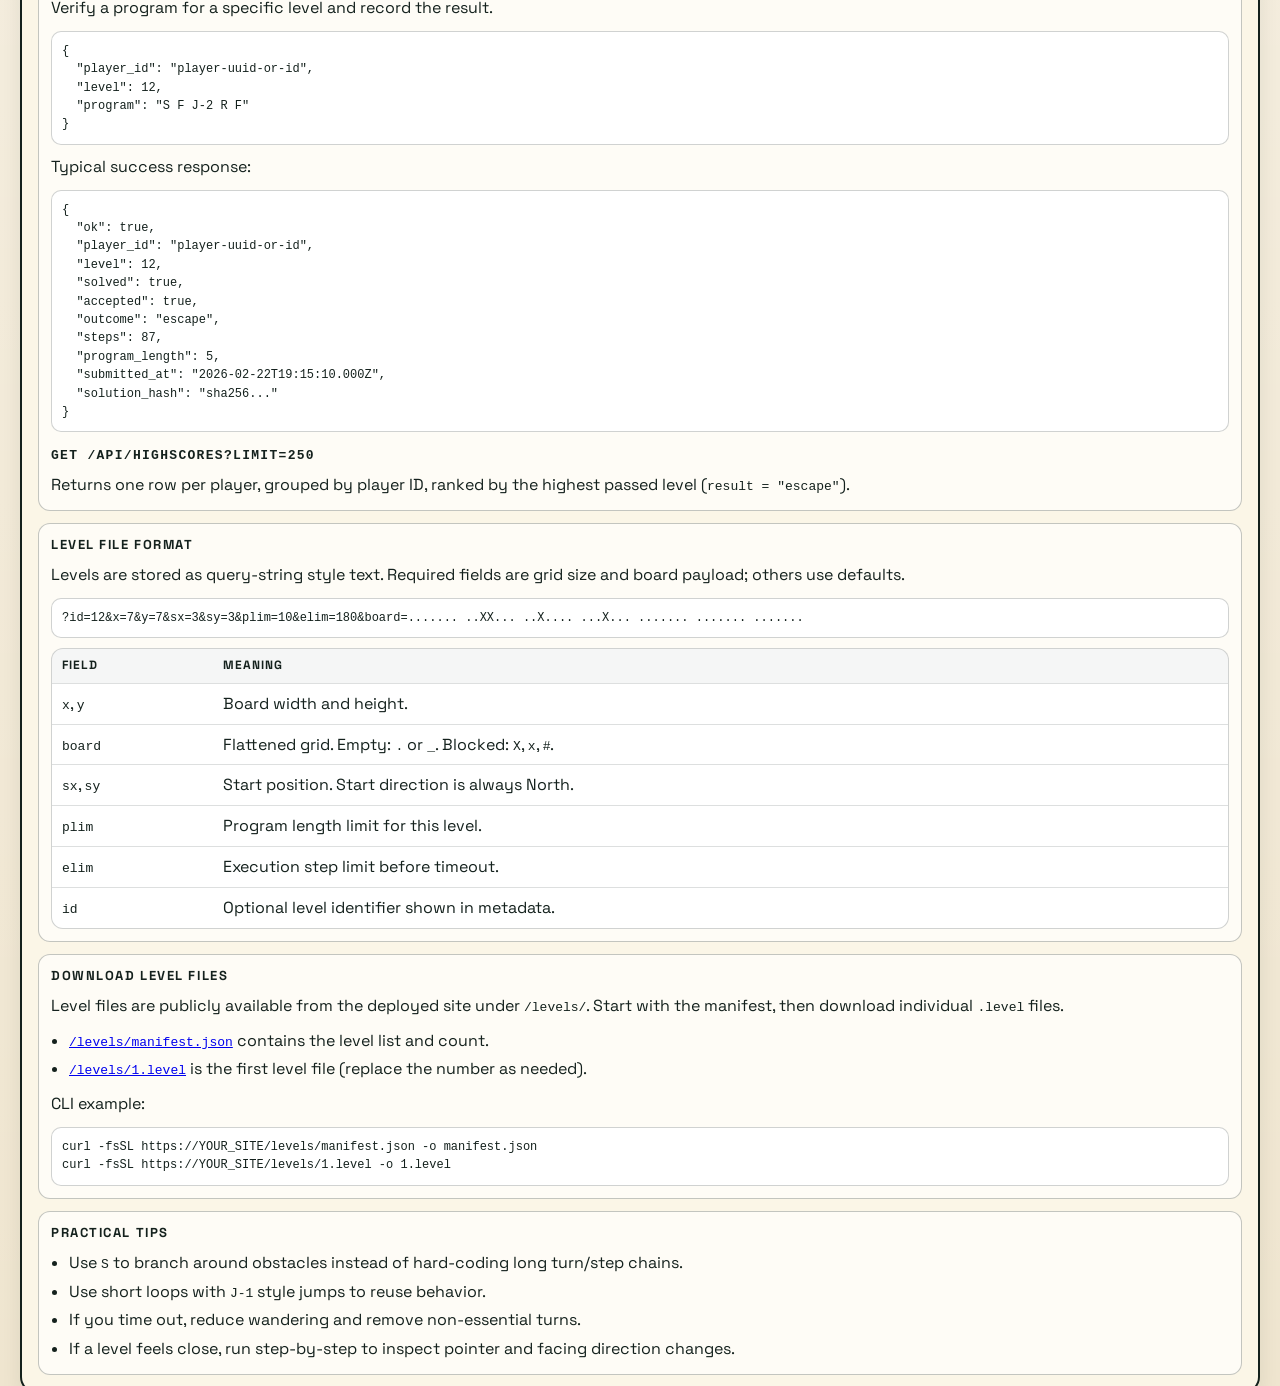
==== commit 63651ba7: "Update help page objective and jump instruction text" ====
--- a/help.html
+++ b/help.html
@@ -34,16 +34,23 @@
       <section class="panel">
         <section class="block">
           <h2>Game Objective</h2>
-          <p>
-            You write a small looping program to control the robot. The puzzle is solved when the robot exits the board
-            (moves beyond any edge). Crashing into a blocked square fails the run.
-          </p>
-          <ul class="help-list">
-            <li>The robot always starts on the level start square facing <strong>North</strong>.</li>
-            <li>Programs are cyclic: when the pointer passes the last instruction it wraps to the first.</li>
-            <li>Every instruction consumes one execution step.</li>
-            <li>Each level enforces both a program length limit and an execution limit.</li>
-          </ul>
+          <div class="objective-layout">
+            <div class="objective-copy">
+              <p>
+                You write a small looping program to control the robot. The puzzle is solved when the robot exits the board
+                (moves beyond any edge). Crashing into a blocked square fails the run.
+              </p>
+              <ul class="help-list">
+                <li>The robot always starts on the level start square facing <strong>North</strong>.</li>
+                <li>Programs are cyclic: when the pointer passes the last instruction it wraps to the first.</li>
+                <li>Every instruction consumes one execution step.</li>
+                <li>Each level enforces both a program length limit and an execution limit.</li>
+              </ul>
+            </div>
+            <div class="objective-robot-wrap" aria-hidden="true">
+              <img class="objective-robot-icon" src="./assets/robot.svg" alt="" />
+            </div>
+          </div>
         </section>
 
         <section class="block">
@@ -204,7 +211,7 @@
                 <tr>
                   <td><code>J±n</code></td>
                   <td>Jump</td>
-                  <td>Shift instruction pointer by signed offset. <code>J0</code> is normalized to <code>J+1</code>.</td>
+                  <td>Shift instruction pointer by signed offset.</td>
                 </tr>
               </tbody>
             </table>
@@ -300,6 +307,21 @@
         </section>
 
         <section class="block">
+          <h2>Download Level Files</h2>
+          <p>
+            Level files are publicly available from the deployed site under <code>/levels/</code>.
+            Start with the manifest, then download individual <code>.level</code> files.
+          </p>
+          <ul class="help-list">
+            <li><a href="./levels/manifest.json"><code>/levels/manifest.json</code></a> contains the level list and count.</li>
+            <li><a href="./levels/1.level"><code>/levels/1.level</code></a> is the first level file (replace the number as needed).</li>
+          </ul>
+          <p>CLI example:</p>
+          <pre class="help-code"><code>curl -fsSL https://YOUR_SITE/levels/manifest.json -o manifest.json
+curl -fsSL https://YOUR_SITE/levels/1.level -o 1.level</code></pre>
+        </section>
+
+        <section class="block">
           <h2>Practical Tips</h2>
           <ul class="help-list">
             <li>Use <code>S</code> to branch around obstacles instead of hard-coding long turn/step chains.</li>
